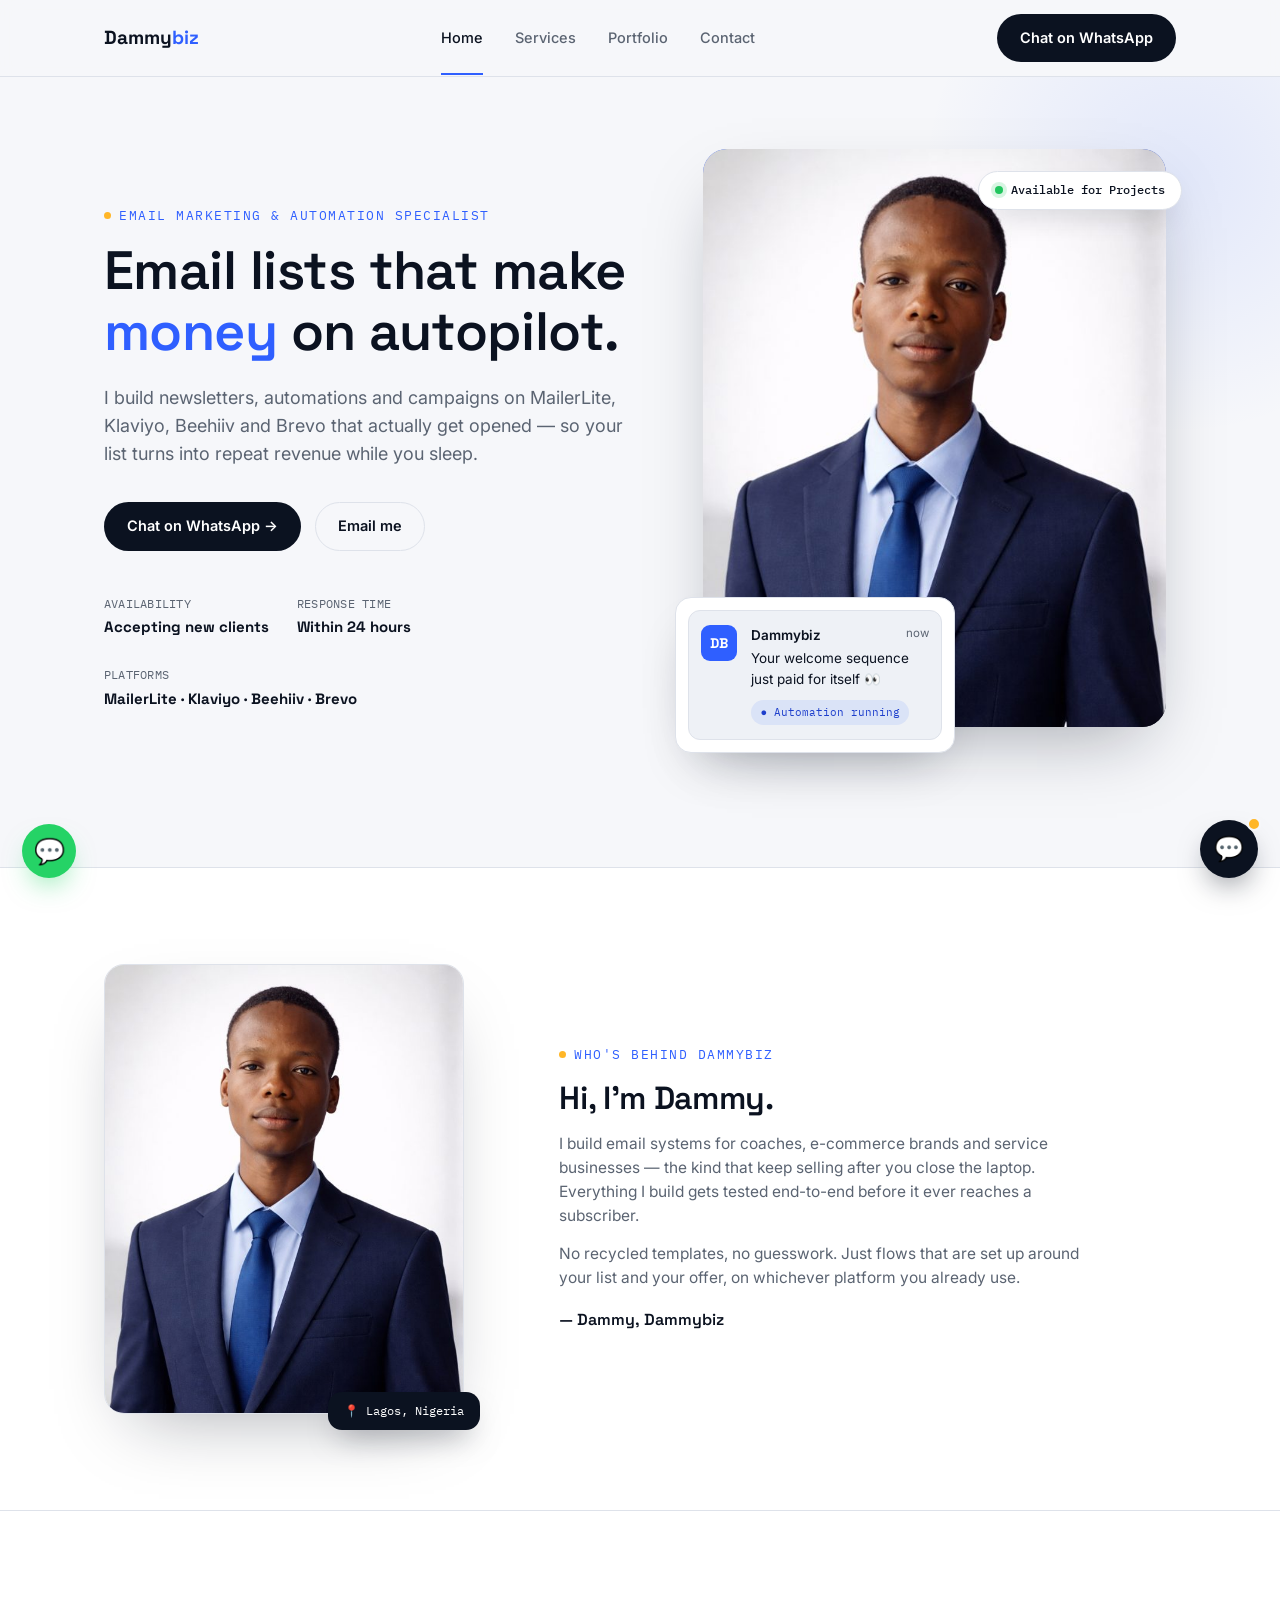
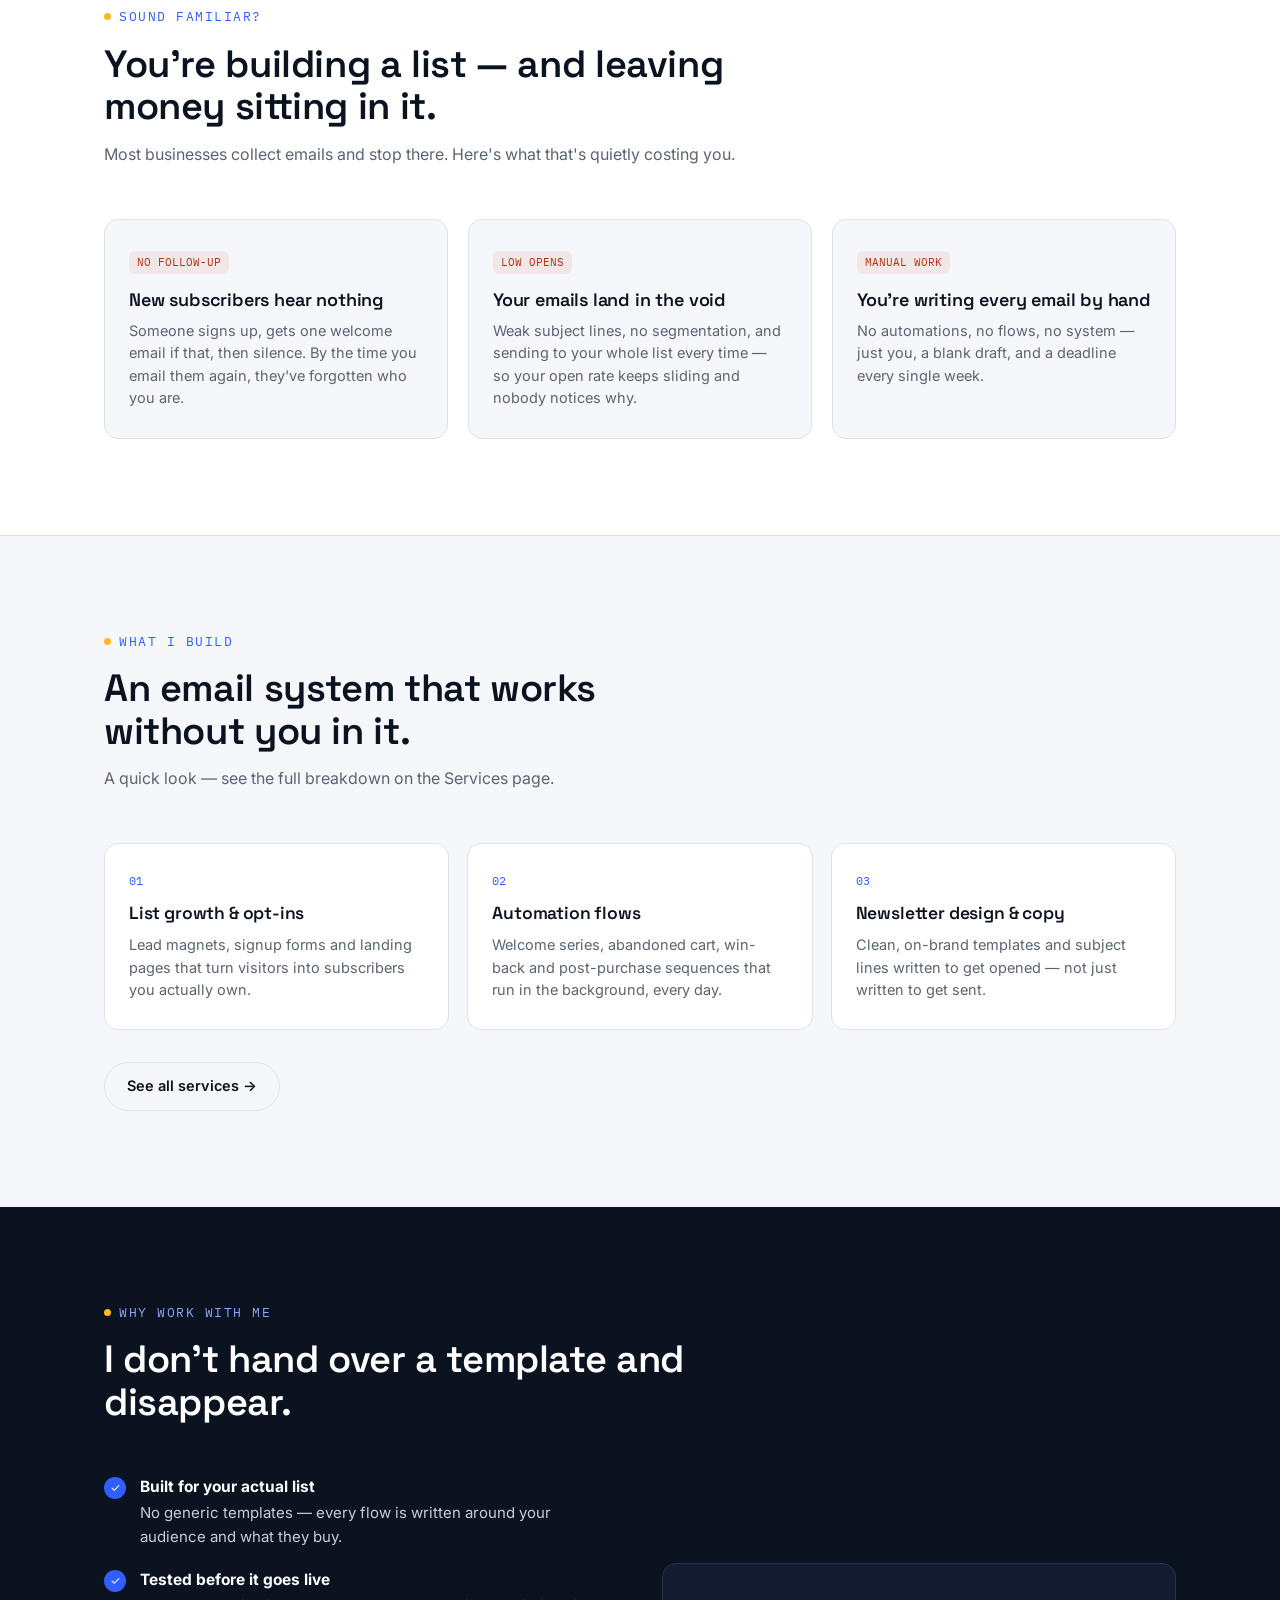
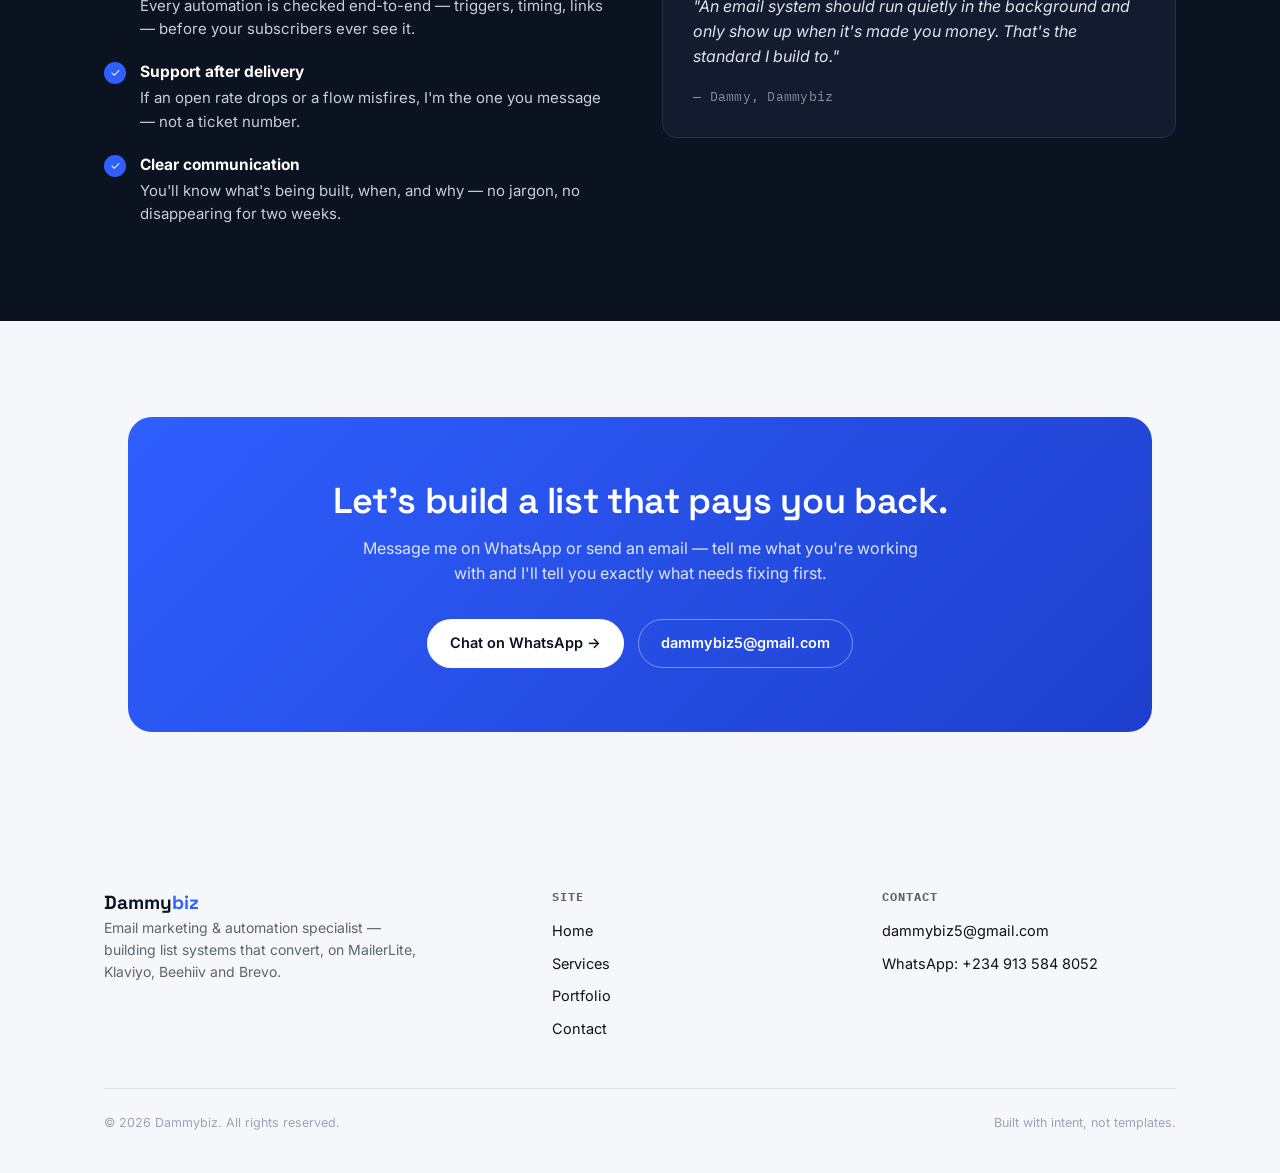
==== index.html @ 2a88c2bf "Rename index (4).html to index.html" ====
<!DOCTYPE html>
<html lang="en">
<head>
<meta charset="UTF-8">
<meta name="viewport" content="width=device-width, initial-scale=1.0">
<title>Dammybiz — Email Marketing & Automation Specialist</title>
<meta name="description" content="Dammybiz builds email systems on MailerLite, Klaviyo, Beehiiv and Brevo that turn subscribers into repeat buyers.">
<link rel="preconnect" href="https://fonts.googleapis.com">
<link rel="preconnect" href="https://fonts.gstatic.com" crossorigin>
<link href="https://fonts.googleapis.com/css2?family=Space+Grotesk:wght@400;500;600;700&family=Inter:wght@400;500;600;700&family=IBM+Plex+Mono:wght@400;500&display=swap" rel="stylesheet">
<link rel="stylesheet" href="styles.css">
</head>
<body>

<header>
  <nav class="wrap">
    <a href="index.html" class="logo">Dammy<span>biz</span></a>
    <div class="nav-links">
      <a href="index.html" class="active">Home</a>
      <a href="services.html">Services</a>
      <a href="portfolio.html">Portfolio</a>
      <a href="contact.html">Contact</a>
    </div>
    <a href="https://wa.me/2349135848052" class="btn btn-primary nav-cta">Chat on WhatsApp</a>
  </nav>
</header>

<section class="hero">
  <div class="wrap hero-grid">
    <div>
      <div class="eyebrow">Email Marketing &amp; Automation Specialist</div>
      <h1>Email lists that make <em>money</em> on autopilot.</h1>
      <p class="lead">I build newsletters, automations and campaigns on MailerLite, Klaviyo, Beehiiv and Brevo that actually get opened — so your list turns into repeat revenue while you sleep.</p>
      <div class="hero-ctas">
        <a href="https://wa.me/2349135848052" class="btn btn-primary">Chat on WhatsApp →</a>
        <a href="mailto:dammybiz5@gmail.com" class="btn btn-ghost">Email me</a>
      </div>
      <div class="trust-row">
        <div class="trust-item"><span class="mono">Availability</span><strong>Accepting new clients</strong></div>
        <div class="trust-item"><span class="mono">Response time</span><strong>Within 24 hours</strong></div>
        <div class="trust-item"><span class="mono">Platforms</span><strong>MailerLite · Klaviyo · Beehiiv · Brevo</strong></div>
      </div>
    </div>

    <div class="hero-visual">
      <div class="photo-frame">
        <img src="dammy.jpg" alt="Dammy, email marketing and automation specialist">
      </div>
      <div class="float-badge top">
        <span class="dot-live"></span> Available for Projects
      </div>
      <div class="float-card mini-inbox">
        <div class="mail-row active">
          <div class="mail-avatar">DB</div>
          <div class="mail-body">
            <div class="mail-top"><span class="mail-sender">Dammybiz</span><span class="mail-time">now</span></div>
            <div class="mail-subject">Your welcome sequence just paid for itself 👀</div>
            <span class="pill">● Automation running</span>
          </div>
        </div>
      </div>
    </div>
  </div>
</section>

<section class="about" id="about">
  <div class="wrap about-grid">
    <div class="about-photo">
      <img src="dammy.jpg" alt="Dammy, founder of Dammybiz">
      <div class="badge">📍 Lagos, Nigeria</div>
    </div>
    <div class="about-copy">
      <div class="eyebrow">Who's behind Dammybiz</div>
      <h2>Hi, I'm Dammy.</h2>
      <p>I build email systems for coaches, e-commerce brands and service businesses — the kind that keep selling after you close the laptop. Everything I build gets tested end-to-end before it ever reaches a subscriber.</p>
      <p>No recycled templates, no guesswork. Just flows that are set up around your list and your offer, on whichever platform you already use.</p>
      <div class="sign">— Dammy, Dammybiz</div>
    </div>
  </div>
</section>

<section class="problem" id="problem">
  <div class="wrap">
    <div class="section-head">
      <div class="eyebrow">Sound familiar?</div>
      <h2>You're building a list — and leaving money sitting in it.</h2>
      <p>Most businesses collect emails and stop there. Here's what that's quietly costing you.</p>
    </div>
    <div class="problem-grid">
      <div class="problem-card">
        <span class="tag">NO FOLLOW-UP</span>
        <h3>New subscribers hear nothing</h3>
        <p>Someone signs up, gets one welcome email if that, then silence. By the time you email them again, they've forgotten who you are.</p>
      </div>
      <div class="problem-card">
        <span class="tag">LOW OPENS</span>
        <h3>Your emails land in the void</h3>
        <p>Weak subject lines, no segmentation, and sending to your whole list every time — so your open rate keeps sliding and nobody notices why.</p>
      </div>
      <div class="problem-card">
        <span class="tag">MANUAL WORK</span>
        <h3>You're writing every email by hand</h3>
        <p>No automations, no flows, no system — just you, a blank draft, and a deadline every single week.</p>
      </div>
    </div>
  </div>
</section>

<section id="services-teaser">
  <div class="wrap">
    <div class="section-head">
      <div class="eyebrow">What I build</div>
      <h2>An email system that works without you in it.</h2>
      <p>A quick look — see the full breakdown on the Services page.</p>
    </div>
    <div class="service-grid">
      <div class="service-card">
        <div class="service-num">01</div>
        <h3>List growth &amp; opt-ins</h3>
        <p>Lead magnets, signup forms and landing pages that turn visitors into subscribers you actually own.</p>
      </div>
      <div class="service-card">
        <div class="service-num">02</div>
        <h3>Automation flows</h3>
        <p>Welcome series, abandoned cart, win-back and post-purchase sequences that run in the background, every day.</p>
      </div>
      <div class="service-card">
        <div class="service-num">03</div>
        <h3>Newsletter design &amp; copy</h3>
        <p>Clean, on-brand templates and subject lines written to get opened — not just written to get sent.</p>
      </div>
    </div>
    <div style="margin-top:32px;">
      <a href="services.html" class="btn btn-ghost">See all services →</a>
    </div>
  </div>
</section>

<section class="why" id="why">
  <div class="wrap">
    <div class="section-head">
      <div class="eyebrow" style="color:#8FA6FF;">Why work with me</div>
      <h2>I don't hand over a template and disappear.</h2>
    </div>
    <div class="why-grid">
      <div class="why-list">
        <div class="why-item">
          <div class="check">✓</div>
          <div><strong>Built for your actual list</strong><p>No generic templates — every flow is written around your audience and what they buy.</p></div>
        </div>
        <div class="why-item">
          <div class="check">✓</div>
          <div><strong>Tested before it goes live</strong><p>Every automation is checked end-to-end — triggers, timing, links — before your subscribers ever see it.</p></div>
        </div>
        <div class="why-item">
          <div class="check">✓</div>
          <div><strong>Support after delivery</strong><p>If an open rate drops or a flow misfires, I'm the one you message — not a ticket number.</p></div>
        </div>
        <div class="why-item">
          <div class="check">✓</div>
          <div><strong>Clear communication</strong><p>You'll know what's being built, when, and why — no jargon, no disappearing for two weeks.</p></div>
        </div>
      </div>
      <div class="why-quote">
        <p>"An email system should run quietly in the background and only show up when it's made you money. That's the standard I build to."</p>
        <div class="who mono">— Dammy, Dammybiz</div>
      </div>
    </div>
  </div>
</section>

<section id="contact-teaser">
  <div class="wrap">
    <div class="booking">
      <div class="booking-inner">
        <h2>Let's build a list that pays you back.</h2>
        <p>Message me on WhatsApp or send an email — tell me what you're working with and I'll tell you exactly what needs fixing first.</p>
        <div class="booking-ctas">
          <a href="https://wa.me/2349135848052" class="btn btn-primary">Chat on WhatsApp →</a>
          <a href="mailto:dammybiz5@gmail.com" class="btn btn-ghost">dammybiz5@gmail.com</a>
        </div>
      </div>
    </div>
  </div>
</section>

<footer>
  <div class="wrap">
    <div class="footer-grid">
      <div>
        <a href="index.html" class="logo">Dammy<span>biz</span></a>
        <p>Email marketing &amp; automation specialist — building list systems that convert, on MailerLite, Klaviyo, Beehiiv and Brevo.</p>
      </div>
      <div>
        <h4>Site</h4>
        <ul>
          <li><a href="index.html">Home</a></li>
          <li><a href="services.html">Services</a></li>
          <li><a href="portfolio.html">Portfolio</a></li>
          <li><a href="contact.html">Contact</a></li>
        </ul>
      </div>
      <div>
        <h4>Contact</h4>
        <ul>
          <li><a href="mailto:dammybiz5@gmail.com">dammybiz5@gmail.com</a></li>
          <li><a href="https://wa.me/2349135848052">WhatsApp: +234 913 584 8052</a></li>
        </ul>
      </div>
    </div>
    <div class="footer-bottom">
      <span>© 2026 Dammybiz. All rights reserved.</span>
      <span>Built with intent, not templates.</span>
    </div>
  </div>
</footer>

<a href="https://wa.me/2349135848052" class="wa-float" aria-label="Chat on WhatsApp">💬</a>

<button class="chat-toggle" id="chatToggle" aria-label="Open chat">
  💬<span class="badge-ping"></span>
</button>

<div class="chat-panel" id="chatPanel">
  <div class="chat-head">
    <div class="av"><img src="dammy.jpg" alt="Dammy"></div>
    <div class="info">
      <strong>Dammybiz</strong>
      <span>Usually replies within a few hours</span>
    </div>
    <button class="chat-close" id="chatClose" aria-label="Close chat">✕</button>
  </div>
  <div class="chat-body" id="chatBody">
    <div class="msg bot">Hey 👋 I'm Dammy's assistant. Ask me about email marketing services, platforms, pricing or timelines — or hit WhatsApp for a real-time chat with Dammy himself.</div>
  </div>
  <div class="chat-input-row">
    <input type="text" id="chatInput" placeholder="Type a message..." autocomplete="off">
    <button class="chat-send" id="chatSend" aria-label="Send message">➤</button>
  </div>
</div>

<script src="script.js"></script>
</body>
</html>
---- styles.css ----
:root{
    --ink:#0B1220;
    --paper:#F6F7FA;
    --paper-2:#EEF1F6;
    --indigo:#2F5FFF;
    --indigo-dark:#1E3FCC;
    --amber:#FFB627;
    --slate:#5B6472;
    --line:#DEE2EA;
    --white:#FFFFFF;
    --radius:14px;
  }
  *{box-sizing:border-box;margin:0;padding:0;}
  html{scroll-behavior:smooth;}
  body{
    background:var(--paper);
    color:var(--ink);
    font-family:'Inter',sans-serif;
    line-height:1.55;
    -webkit-font-smoothing:antialiased;
  }
  h1,h2,h3{
    font-family:'Space Grotesk',sans-serif;
    font-weight:600;
    letter-spacing:-0.01em;
    line-height:1.12;
  }
  .mono{
    font-family:'IBM Plex Mono',monospace;
    letter-spacing:0.02em;
  }
  a{color:inherit;text-decoration:none;}
  img{max-width:100%;display:block;}
  .wrap{max-width:1120px;margin:0 auto;padding:0 24px;}
  .eyebrow{
    font-family:'IBM Plex Mono',monospace;
    font-size:12.5px;
    text-transform:uppercase;
    letter-spacing:0.12em;
    color:var(--indigo);
    display:flex;
    align-items:center;
    gap:8px;
    margin-bottom:16px;
  }
  .eyebrow::before{content:"";width:7px;height:7px;border-radius:50%;background:var(--amber);flex:none;}

  /* NAV */
  header{
    position:sticky;top:0;z-index:50;
    background:rgba(246,247,250,0.86);
    backdrop-filter:blur(10px);
    border-bottom:1px solid var(--line);
  }
  nav.wrap{
    display:flex;align-items:center;justify-content:space-between;
    height:76px;
  }
  .logo{
    font-family:'Space Grotesk',sans-serif;
    font-weight:700;font-size:19px;
  }
  .logo span{color:var(--indigo);}
  .nav-links{display:flex;gap:32px;font-size:14.5px;font-weight:500;color:var(--slate);}
  .nav-links a:hover{color:var(--ink);}
  .btn{
    display:inline-flex;align-items:center;gap:8px;
    padding:12px 22px;
    border-radius:999px;
    font-weight:600;font-size:14.5px;
    cursor:pointer;border:1px solid transparent;
    transition:transform .15s ease, box-shadow .15s ease, background .15s ease;
    white-space:nowrap;
  }
  .btn-primary{background:var(--ink);color:var(--white);}
  .btn-primary:hover{background:var(--indigo-dark);transform:translateY(-1px);}
  .btn-ghost{background:transparent;color:var(--ink);border-color:var(--line);}
  .btn-ghost:hover{border-color:var(--ink);}
  .nav-cta{display:none;}
  @media(min-width:860px){.nav-cta{display:inline-flex;}}
  .nav-links{display:none;}
  @media(min-width:860px){.nav-links{display:flex;}}

  /* HERO */
  .hero{padding:72px 0 100px;position:relative;overflow:hidden;}
  .hero::before{
    content:"";position:absolute;top:-160px;right:-160px;width:520px;height:520px;
    background:radial-gradient(circle, rgba(47,95,255,0.10), transparent 70%);
    pointer-events:none;
  }
  .hero-grid{display:grid;grid-template-columns:1fr;gap:56px;align-items:center;}
  @media(min-width:940px){.hero-grid{grid-template-columns:1.05fr 0.95fr;}}
  .hero h1{font-size:clamp(34px,5vw,54px);margin-bottom:22px;}
  .hero h1 em{
    font-style:normal;color:var(--indigo);
    position:relative;
  }
  .hero p.lead{font-size:18px;color:var(--slate);max-width:520px;margin-bottom:34px;}
  .hero-ctas{display:flex;flex-wrap:wrap;gap:14px;margin-bottom:44px;}
  .trust-row{display:flex;flex-wrap:wrap;gap:28px;}
  .trust-item{display:flex;flex-direction:column;gap:2px;}
  .trust-item .mono{font-size:12px;color:var(--slate);text-transform:uppercase;}
  .trust-item strong{font-family:'Space Grotesk',sans-serif;font-size:15px;}

  /* hero visual: inbox mockup */
  .inbox-card{
    background:var(--white);
    border:1px solid var(--line);
    border-radius:20px;
    padding:22px;
    box-shadow:0 24px 60px -20px rgba(11,18,32,0.18);
    position:relative;
  }
  .inbox-head{display:flex;align-items:center;justify-content:space-between;margin-bottom:16px;}
  .inbox-head .dots{display:flex;gap:6px;}
  .inbox-head .dots span{width:9px;height:9px;border-radius:50%;background:var(--line);}
  .inbox-head .mono{font-size:12px;color:var(--slate);}
  .mail-row{
    display:flex;gap:14px;align-items:flex-start;
    padding:14px 12px;border-radius:12px;
    border:1px solid transparent;
  }
  .mail-row + .mail-row{border-top:1px solid var(--paper-2);}
  .mail-row.active{background:var(--paper-2);border-color:var(--line);}
  .mail-avatar{
    width:36px;height:36px;border-radius:9px;flex:none;
    background:var(--indigo);color:#fff;
    display:flex;align-items:center;justify-content:center;
    font-family:'Space Grotesk',sans-serif;font-weight:700;font-size:14px;
  }
  .mail-body{flex:1;min-width:0;}
  .mail-top{display:flex;justify-content:space-between;gap:8px;}
  .mail-sender{font-weight:600;font-size:13.5px;}
  .mail-time{font-size:11.5px;color:var(--slate);flex:none;}
  .mail-subject{font-size:13.5px;margin-top:2px;color:var(--ink);}
  .mail-preview{font-size:12.5px;color:var(--slate);margin-top:2px;white-space:nowrap;overflow:hidden;text-overflow:ellipsis;}
  .pill{
    display:inline-flex;align-items:center;gap:6px;
    font-family:'IBM Plex Mono',monospace;font-size:11px;
    padding:4px 9px;border-radius:999px;margin-top:10px;
    background:rgba(47,95,255,0.10);color:var(--indigo-dark);
  }
  .pill.gold{background:rgba(255,182,39,0.18);color:#8A5B00;}
  .headshot-tag{
    position:absolute;bottom:-18px;left:24px;
    display:flex;align-items:center;gap:10px;
    background:var(--ink);color:#fff;padding:8px 14px 8px 8px;
    border-radius:999px;box-shadow:0 14px 30px -12px rgba(11,18,32,0.5);
  }
  .headshot-tag img{width:34px;height:34px;border-radius:50%;object-fit:cover;object-position:top;}
  .headshot-tag .txt{font-size:12.5px;line-height:1.2;}
  .headshot-tag .txt strong{display:block;font-size:13px;}

  /* HERO PHOTO */
  .hero-visual{position:relative;padding:0 10px 40px;}
  .photo-frame{
    border-radius:24px;overflow:hidden;
    aspect-ratio:4/5;
    background:linear-gradient(160deg, var(--indigo) 0%, var(--ink) 100%);
    box-shadow:0 30px 70px -24px rgba(11,18,32,0.35);
  }
  .photo-frame img{width:100%;height:100%;object-fit:cover;object-position:top center;}
  .float-badge{
    position:absolute;top:22px;right:-6px;
    background:#fff;border:1px solid var(--line);
    padding:9px 16px;border-radius:999px;
    font-family:'IBM Plex Mono',monospace;font-size:12px;font-weight:500;
    display:flex;align-items:center;gap:8px;
    box-shadow:0 14px 30px -14px rgba(11,18,32,0.3);
  }
  .dot-live{width:8px;height:8px;border-radius:50%;background:#22C55E;flex:none;box-shadow:0 0 0 4px rgba(34,197,94,0.18);}
  .float-card.mini-inbox{
    position:absolute;left:-18px;bottom:14px;width:min(280px,72%);
    background:#fff;border:1px solid var(--line);border-radius:16px;
    padding:12px;box-shadow:0 24px 50px -20px rgba(11,18,32,0.28);
  }
  @media(max-width:520px){
    .float-card.mini-inbox{left:8px;right:8px;width:auto;}
    .float-badge{right:8px;}
  }

  section{padding:96px 0;}
  .section-head{max-width:640px;margin-bottom:52px;}
  .section-head h2{font-size:clamp(26px,3.4vw,38px);}
  .section-head p{color:var(--slate);font-size:16px;margin-top:14px;}

  /* ABOUT / PHOTO */
  .about{background:var(--white);border-top:1px solid var(--line);}
  .about-grid{display:grid;grid-template-columns:1fr;gap:44px;align-items:center;}
  @media(min-width:900px){.about-grid{grid-template-columns:0.8fr 1.2fr;}}
  .about-photo{position:relative;max-width:360px;}
  .about-photo img{
    width:100%;aspect-ratio:4/5;object-fit:cover;object-position:top;
    border-radius:20px;border:1px solid var(--line);
    box-shadow:0 30px 70px -30px rgba(11,18,32,0.35);
  }
  .about-photo .badge{
    position:absolute;bottom:-16px;right:-16px;
    background:var(--ink);color:#fff;padding:10px 16px;border-radius:14px;
    font-family:'IBM Plex Mono',monospace;font-size:12px;
    box-shadow:0 14px 30px -12px rgba(11,18,32,0.5);
  }
  .about-copy h2{font-size:clamp(24px,3.2vw,32px);margin-bottom:16px;}
  .about-copy p{color:var(--slate);font-size:15.5px;margin-bottom:14px;max-width:520px;}
  .about-copy .sign{font-family:'Space Grotesk',sans-serif;font-weight:600;margin-top:18px;}

  .nav-links a.active{color:var(--ink);position:relative;}
  .nav-links a.active::after{content:"";position:absolute;left:0;right:0;bottom:-26px;height:2px;background:var(--indigo);}

  /* PORTFOLIO */
  .page-hero{padding:56px 0 20px;}
  .page-hero h1{font-size:clamp(30px,4.4vw,44px);margin-bottom:14px;}
  .page-hero p{color:var(--slate);font-size:16.5px;max-width:600px;}
  .portfolio-grid{display:grid;grid-template-columns:1fr;gap:22px;}
  @media(min-width:720px){.portfolio-grid{grid-template-columns:repeat(2,1fr);}}
  .portfolio-card{
    border:1px solid var(--line);border-radius:var(--radius);overflow:hidden;background:var(--white);
  }
  .portfolio-thumb{
    height:170px;display:flex;align-items:center;justify-content:center;
    background:linear-gradient(135deg,#2F5FFF,#0B1220);color:rgba(255,255,255,0.85);
    font-family:'IBM Plex Mono',monospace;font-size:12px;letter-spacing:0.08em;text-transform:uppercase;
    border-bottom:1px dashed rgba(255,255,255,0.25);
  }
  .portfolio-body{padding:22px 22px 24px;}
  .portfolio-body .tag{
    font-family:'IBM Plex Mono',monospace;font-size:11px;color:var(--indigo-dark);
    background:rgba(47,95,255,0.08);display:inline-block;padding:3px 8px;border-radius:6px;margin-bottom:12px;
  }
  .portfolio-body h3{font-size:17.5px;margin-bottom:8px;}
  .portfolio-body p{color:var(--slate);font-size:14px;}

  /* PROBLEM */
  .problem{background:var(--white);border-top:1px solid var(--line);border-bottom:1px solid var(--line);}
  .problem-grid{display:grid;grid-template-columns:1fr;gap:20px;}
  @media(min-width:760px){.problem-grid{grid-template-columns:repeat(3,1fr);}}
  .problem-card{
    background:var(--paper);border:1px solid var(--line);border-radius:var(--radius);
    padding:28px 24px;
  }
  .problem-card .tag{
    font-family:'IBM Plex Mono',monospace;font-size:11px;color:#B4300F;
    background:rgba(180,48,15,0.08);display:inline-block;padding:3px 8px;border-radius:6px;margin-bottom:16px;
  }
  .problem-card h3{font-size:18px;margin-bottom:10px;}
  .problem-card p{color:var(--slate);font-size:14.5px;}

  /* SERVICES */
  .service-grid{display:grid;grid-template-columns:1fr;gap:18px;}
  @media(min-width:700px){.service-grid{grid-template-columns:repeat(2,1fr);}}
  @media(min-width:1020px){.service-grid{grid-template-columns:repeat(3,1fr);}}
  .service-card{
    background:var(--white);border:1px solid var(--line);border-radius:var(--radius);
    padding:28px 24px;transition:transform .18s ease, box-shadow .18s ease, border-color .18s ease;
  }
  .service-card:hover{transform:translateY(-3px);box-shadow:0 20px 40px -24px rgba(11,18,32,0.25);border-color:#c9cfdb;}
  .service-num{font-family:'IBM Plex Mono',monospace;font-size:12px;color:var(--indigo);margin-bottom:14px;}
  .service-card h3{font-size:17.5px;margin-bottom:10px;}
  .service-card p{color:var(--slate);font-size:14.5px;}
  .platform-strip{
    margin-top:56px;padding-top:36px;border-top:1px solid var(--line);
    display:flex;flex-wrap:wrap;align-items:center;gap:14px 30px;
  }
  .platform-strip .mono{font-size:12px;color:var(--slate);text-transform:uppercase;}
  .platform-strip strong{font-family:'Space Grotesk',sans-serif;font-size:16px;}

  /* WHY */
  .why{background:var(--ink);color:#fff;}
  .why .section-head p{color:#9AA4B8;}
  .why-grid{display:grid;grid-template-columns:1fr;gap:44px;align-items:center;}
  @media(min-width:900px){.why-grid{grid-template-columns:1fr 1fr;}}
  .why-list{display:flex;flex-direction:column;gap:20px;}
  .why-item{display:flex;gap:14px;align-items:flex-start;}
  .why-item .check{
    width:22px;height:22px;border-radius:50%;background:var(--indigo);flex:none;
    display:flex;align-items:center;justify-content:center;font-size:12px;margin-top:2px;
  }
  .why-item p{color:#C7CEDC;font-size:15px;}
  .why-item strong{display:block;color:#fff;font-size:15.5px;margin-bottom:2px;}
  .why-quote{
    background:#131C2E;border:1px solid #263049;border-radius:var(--radius);padding:30px;
  }
  .why-quote p{font-size:16px;color:#DCE1EC;font-style:italic;}
  .why-quote .who{margin-top:18px;font-size:13px;color:#8891A4;font-style:normal;}

  /* TESTIMONIALS PLACEHOLDER */
  .testimonial-grid{display:grid;grid-template-columns:1fr;gap:18px;}
  @media(min-width:760px){.testimonial-grid{grid-template-columns:repeat(3,1fr);}}
  .testimonial-card{
    border:1.5px dashed var(--line);border-radius:var(--radius);
    padding:30px 24px;text-align:center;color:var(--slate);
    display:flex;flex-direction:column;align-items:center;gap:10px;
  }
  .testimonial-card .icon{width:34px;height:34px;border-radius:50%;background:var(--paper-2);display:flex;align-items:center;justify-content:center;font-size:15px;}
  .testimonial-card p{font-size:13.5px;}
  .testimonial-card .mono{font-size:11px;color:#9AA4B8;}

  /* FAQ */
  .faq{background:var(--white);border-top:1px solid var(--line);}
  .faq-list{max-width:760px;}
  .faq-item{border-bottom:1px solid var(--line);}
  .faq-q{
    width:100%;text-align:left;background:none;border:none;cursor:pointer;
    padding:22px 4px;display:flex;justify-content:space-between;align-items:center;gap:16px;
    font-family:'Space Grotesk',sans-serif;font-size:16.5px;font-weight:600;color:var(--ink);
  }
  .faq-q .plus{font-size:20px;color:var(--indigo);transition:transform .2s ease;flex:none;}
  .faq-item.open .plus{transform:rotate(45deg);}
  .faq-a{max-height:0;overflow:hidden;transition:max-height .25s ease;}
  .faq-a p{padding:0 4px 22px;color:var(--slate);font-size:14.5px;max-width:640px;}

  /* BOOKING */
  .booking{
    background:linear-gradient(135deg, var(--indigo) 0%, var(--indigo-dark) 100%);
    color:#fff;border-radius:24px;margin:0 24px;
  }
  .booking-inner{max-width:1120px;margin:0 auto;padding:64px 40px;text-align:center;}
  .booking h2{font-size:clamp(26px,3.6vw,36px);margin-bottom:14px;}
  .booking p{color:#DCE4FF;font-size:16px;max-width:560px;margin:0 auto 34px;}
  .booking .btn-primary{background:#fff;color:var(--ink);}
  .booking .btn-primary:hover{background:var(--amber);color:var(--ink);}
  .booking .btn-ghost{border-color:rgba(255,255,255,0.4);color:#fff;}
  .booking .btn-ghost:hover{border-color:#fff;background:rgba(255,255,255,0.08);}
  .booking-ctas{display:flex;flex-wrap:wrap;gap:14px;justify-content:center;}

  footer{padding:60px 0 40px;}
  .footer-grid{display:grid;grid-template-columns:1fr;gap:36px;}
  @media(min-width:760px){.footer-grid{grid-template-columns:1.4fr 1fr 1fr;}}
  footer .logo{margin-bottom:12px;}
  footer p{color:var(--slate);font-size:14px;max-width:320px;}
  footer h4{font-family:'IBM Plex Mono',monospace;font-size:12px;text-transform:uppercase;letter-spacing:0.08em;color:var(--slate);margin-bottom:14px;}
  footer ul{list-style:none;display:flex;flex-direction:column;gap:10px;font-size:14.5px;}
  footer ul a:hover{color:var(--indigo);}
  .footer-bottom{border-top:1px solid var(--line);margin-top:48px;padding-top:24px;font-size:12.5px;color:#9AA4B8;display:flex;flex-wrap:wrap;justify-content:space-between;gap:10px;}

  .wa-float{
    position:fixed;bottom:22px;left:22px;z-index:60;
    width:54px;height:54px;border-radius:50%;
    background:#25D366;color:#fff;
    display:flex;align-items:center;justify-content:center;
    box-shadow:0 14px 28px -10px rgba(37,211,102,0.6);
    font-size:25px;
  }

  /* CHATBOT */
  .chat-toggle{
    position:fixed;bottom:22px;right:22px;z-index:60;
    width:58px;height:58px;border-radius:50%;
    background:var(--ink);color:#fff;border:none;cursor:pointer;
    display:flex;align-items:center;justify-content:center;font-size:24px;
    box-shadow:0 14px 30px -10px rgba(11,18,32,0.55);
  }
  .chat-toggle .badge-ping{
    position:absolute;top:-3px;right:-3px;width:14px;height:14px;border-radius:50%;
    background:var(--amber);border:2px solid var(--paper);
  }
  .chat-panel{
    position:fixed;bottom:92px;right:22px;z-index:61;
    width:min(360px,90vw);height:min(500px,70vh);
    background:#fff;border-radius:18px;border:1px solid var(--line);
    box-shadow:0 30px 70px -20px rgba(11,18,32,0.4);
    display:none;flex-direction:column;overflow:hidden;
  }
  .chat-panel.open{display:flex;}
  .chat-head{
    background:var(--ink);color:#fff;padding:16px 18px;
    display:flex;align-items:center;gap:10px;flex:none;
  }
  .chat-head .av{width:32px;height:32px;border-radius:9px;overflow:hidden;flex:none;}
  .chat-head .av img{width:100%;height:100%;object-fit:cover;object-position:top;}
  .chat-head .info strong{display:block;font-size:14px;font-family:'Space Grotesk',sans-serif;}
  .chat-head .info span{font-size:11.5px;color:#9AA4B8;display:flex;align-items:center;gap:5px;}
  .chat-head .info span::before{content:"";width:6px;height:6px;border-radius:50%;background:#22C55E;}
  .chat-close{margin-left:auto;background:none;border:none;color:#9AA4B8;font-size:18px;cursor:pointer;}
  .chat-body{flex:1;overflow-y:auto;padding:16px;display:flex;flex-direction:column;gap:12px;background:var(--paper);}
  .msg{max-width:82%;padding:10px 13px;border-radius:14px;font-size:13.5px;line-height:1.45;}
  .msg.bot{background:#fff;border:1px solid var(--line);align-self:flex-start;border-bottom-left-radius:4px;}
  .msg.user{background:var(--indigo);color:#fff;align-self:flex-end;border-bottom-right-radius:4px;}
  .msg.typing{display:flex;gap:4px;align-items:center;padding:12px 14px;}
  .msg.typing span{width:6px;height:6px;border-radius:50%;background:#B4BCCB;animation:blink 1.2s infinite ease-in-out;}
  .msg.typing span:nth-child(2){animation-delay:.2s;}
  .msg.typing span:nth-child(3){animation-delay:.4s;}
  @keyframes blink{0%,80%,100%{opacity:.3;}40%{opacity:1;}}
  .chat-input-row{display:flex;gap:8px;padding:12px;border-top:1px solid var(--line);flex:none;background:#fff;}
  .chat-input-row input{
    flex:1;border:1px solid var(--line);border-radius:999px;padding:10px 16px;
    font-family:'Inter',sans-serif;font-size:13.5px;outline:none;
  }
  .chat-input-row input:focus{border-color:var(--indigo);}
  .chat-send{
    width:38px;height:38px;border-radius:50%;background:var(--indigo);color:#fff;
    border:none;cursor:pointer;flex:none;font-size:15px;
  }
  .chat-send:disabled{opacity:.5;cursor:default;}

  @media(prefers-reduced-motion: reduce){*{transition:none!important;}}
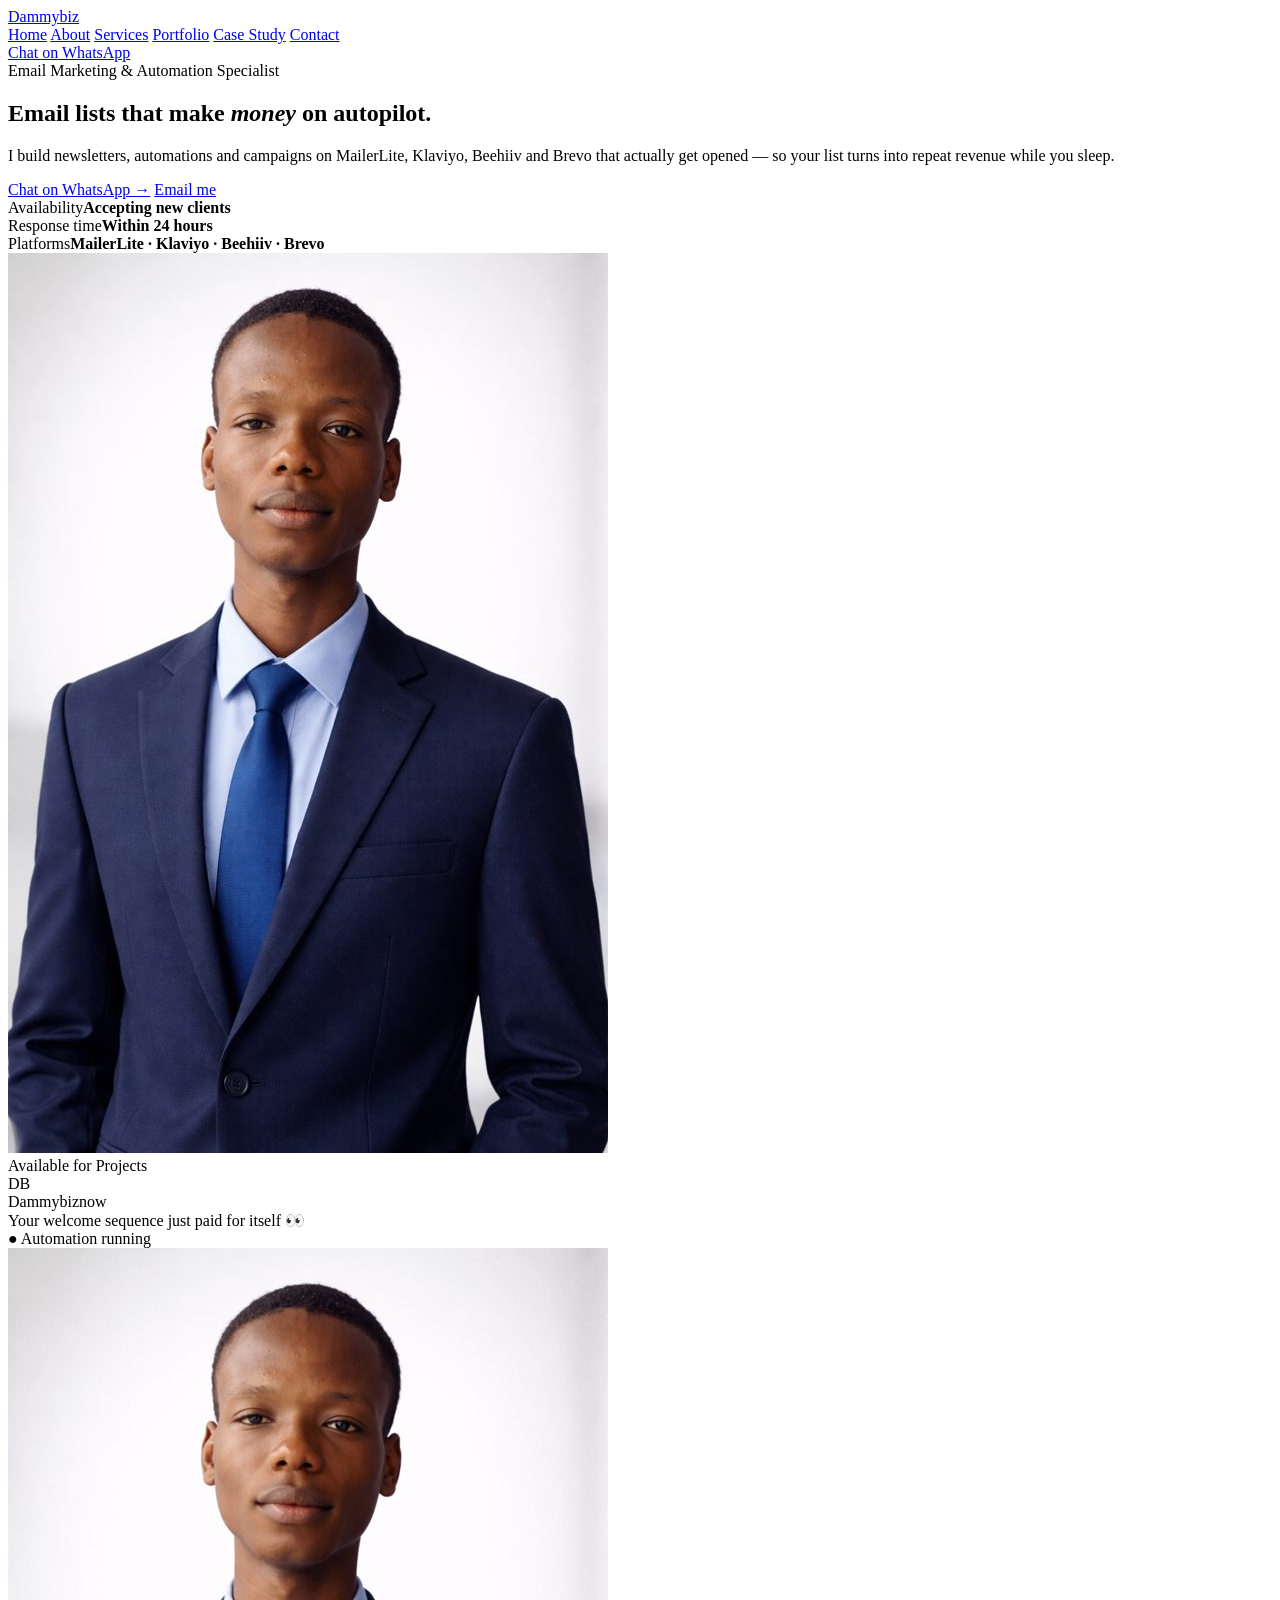
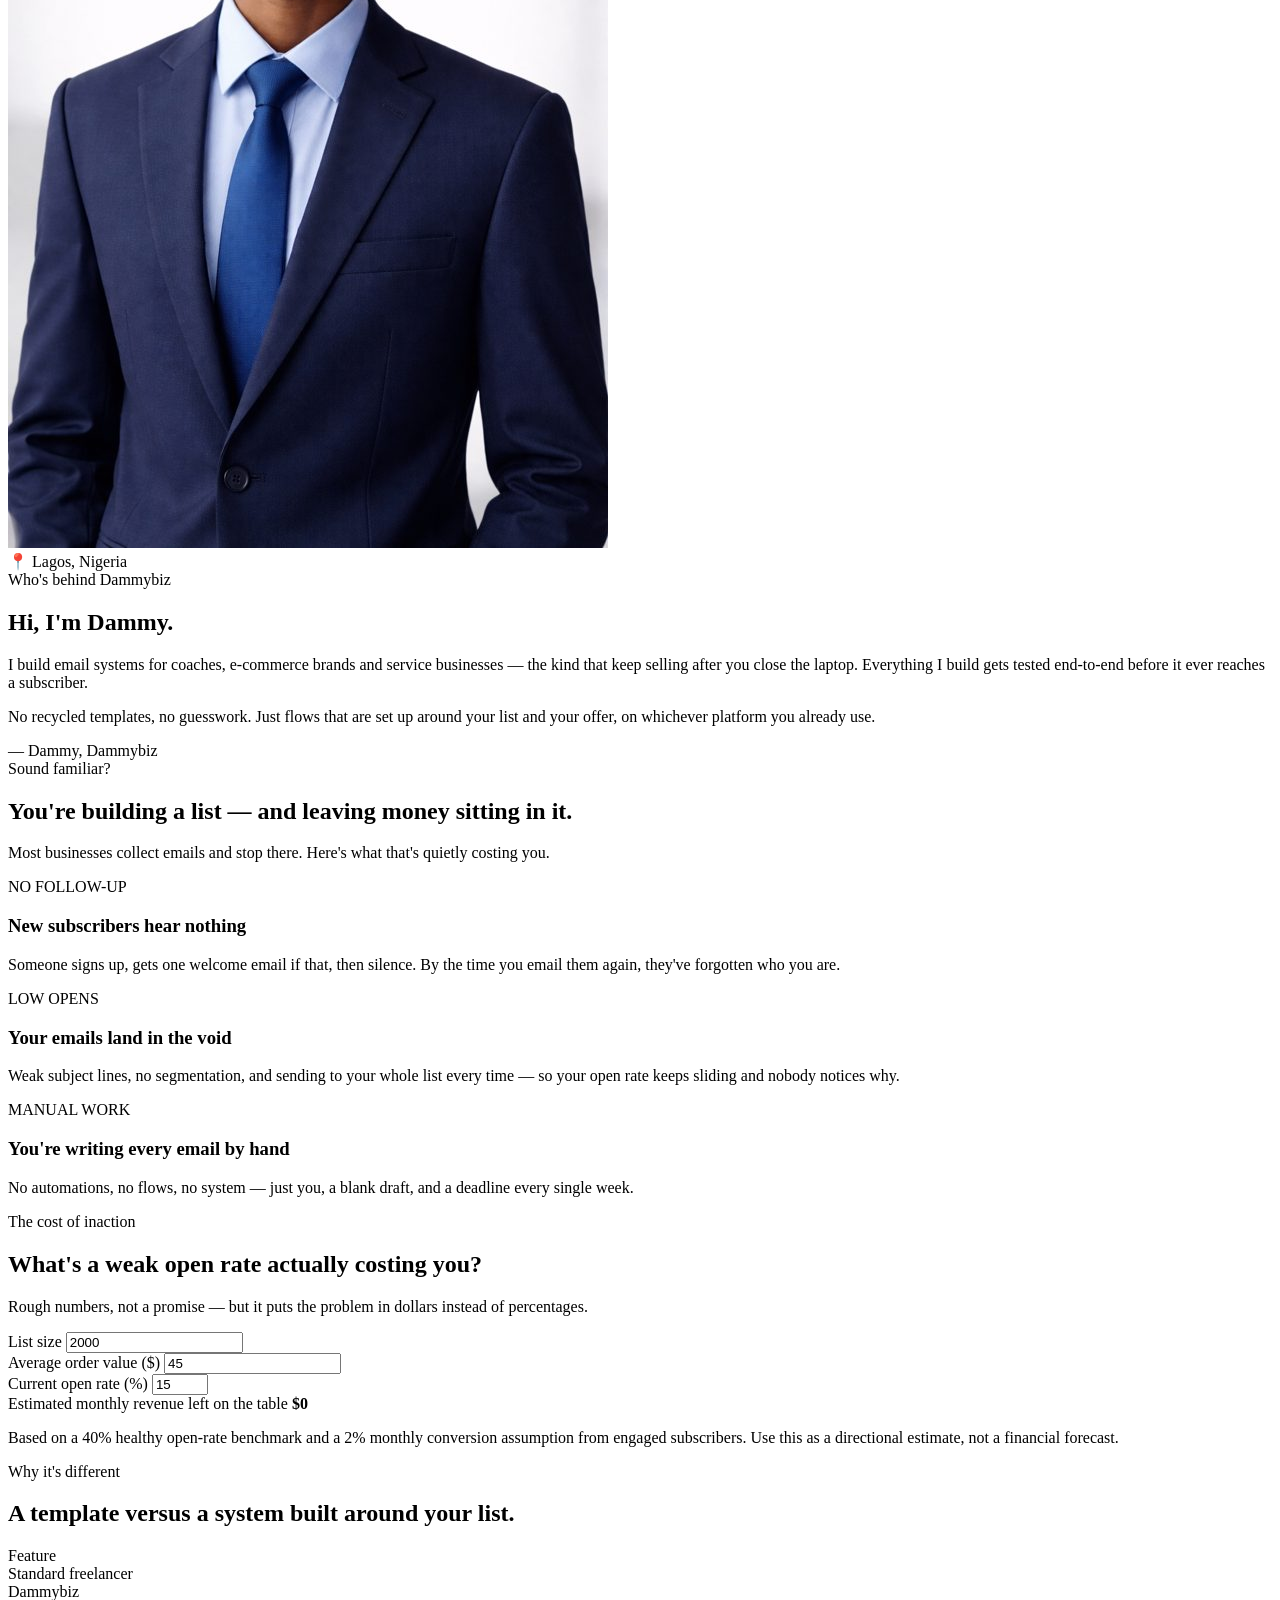
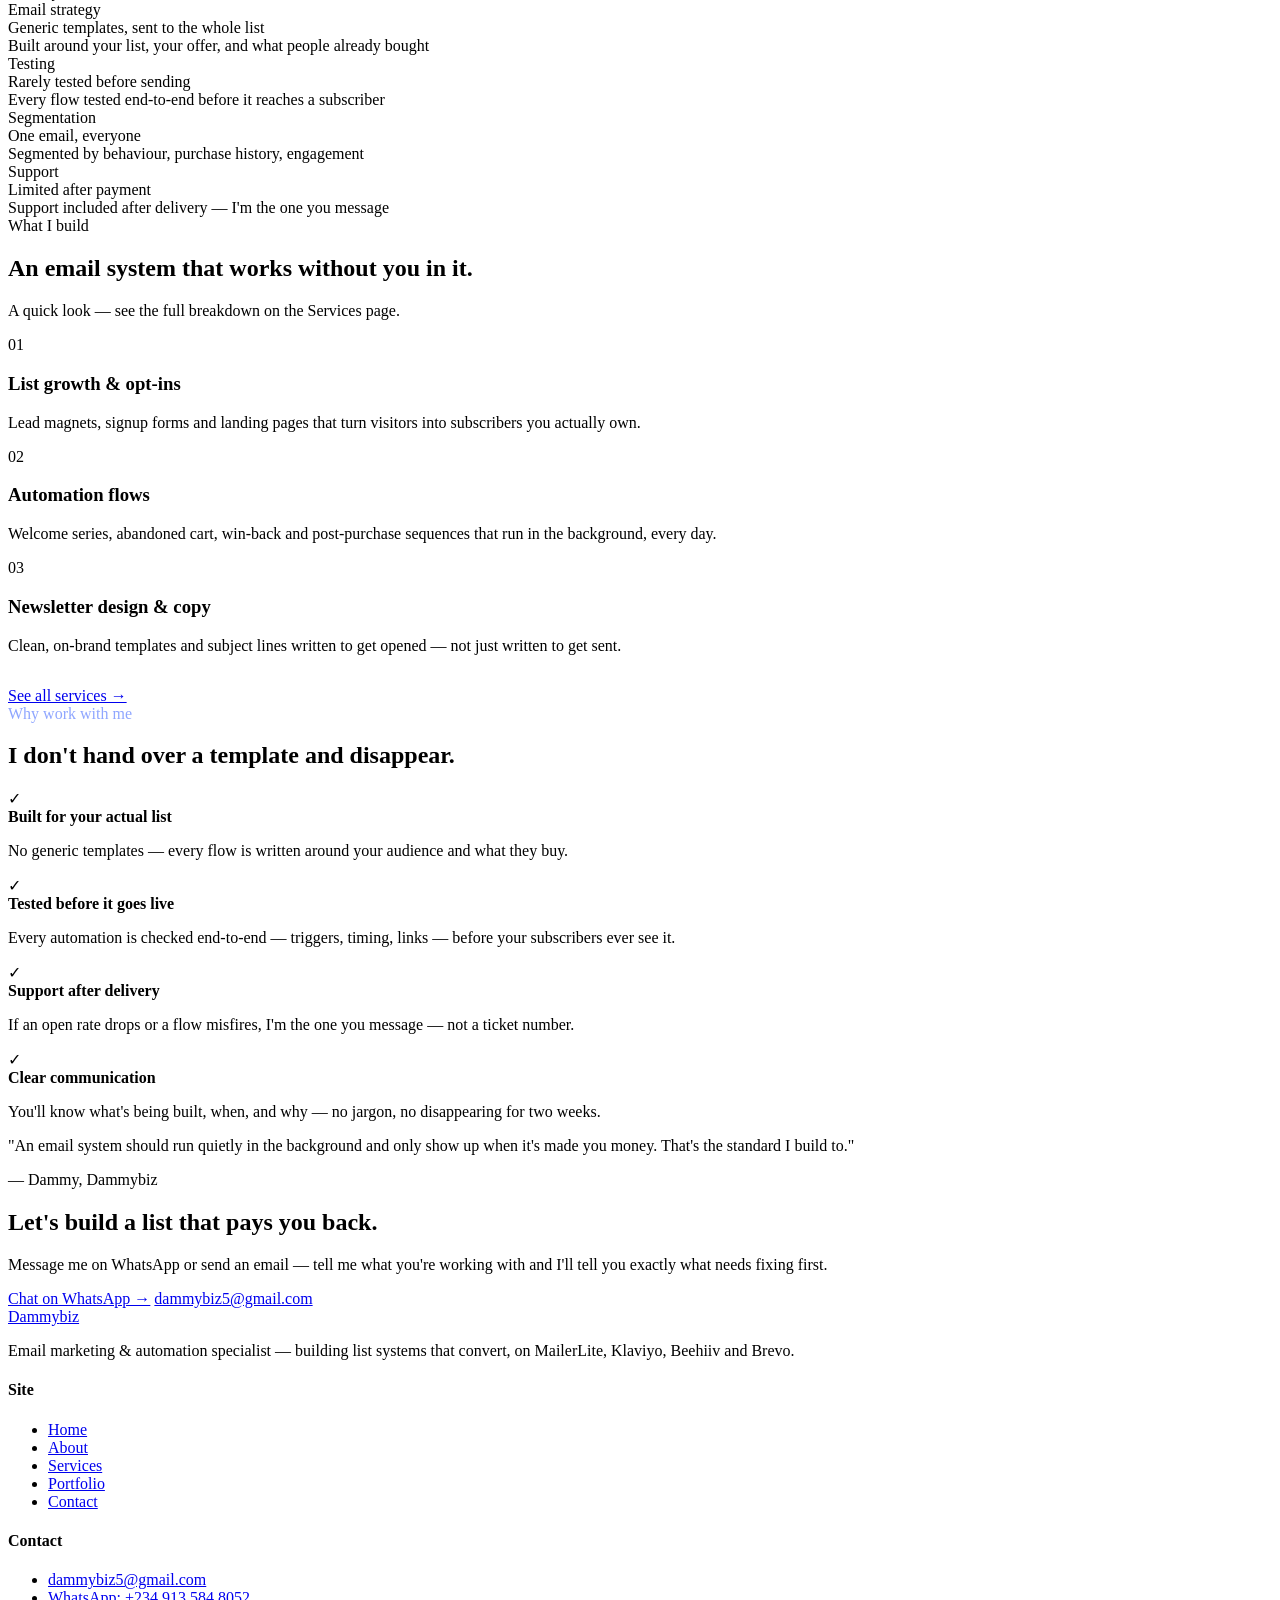
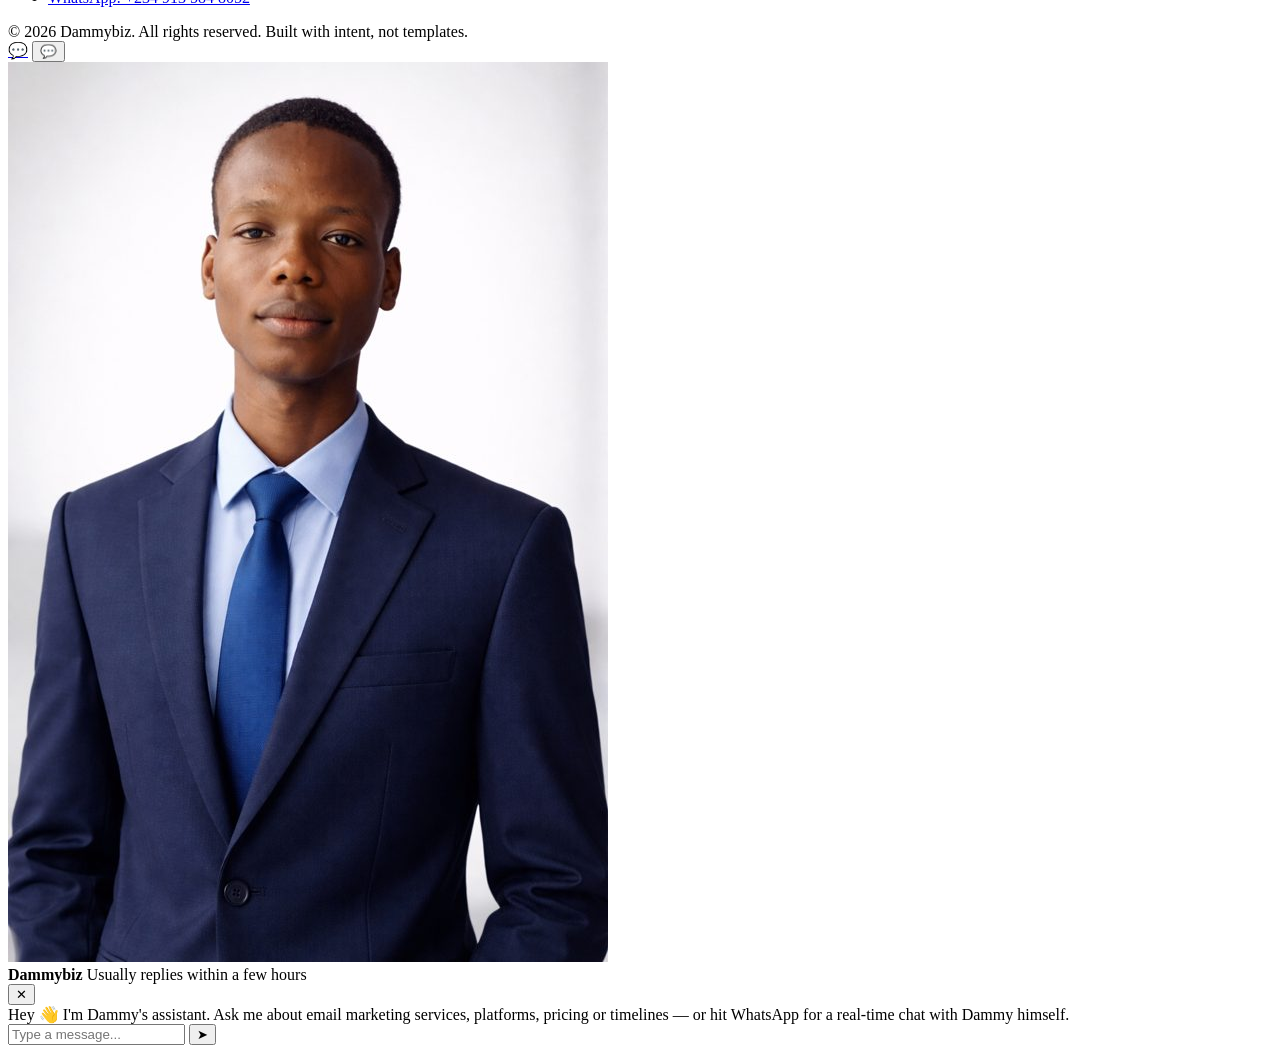
==== commit ed9d85c4: "Add files via upload" ====
--- a/index.html
+++ b/index.html
@@ -17,8 +17,10 @@
     <a href="index.html" class="logo">Dammy<span>biz</span></a>
     <div class="nav-links">
       <a href="index.html" class="active">Home</a>
+      <a href="about.html">About</a>
       <a href="services.html">Services</a>
       <a href="portfolio.html">Portfolio</a>
+      <a href="case-study-summer-campaign.html">Case Study</a>
       <a href="contact.html">Contact</a>
     </div>
     <a href="https://wa.me/2349135848052" class="btn btn-primary nav-cta">Chat on WhatsApp</a>
@@ -106,6 +108,73 @@
   </div>
 </section>
 
+<section id="calculator">
+  <div class="wrap">
+    <div class="section-head">
+      <div class="eyebrow">The cost of inaction</div>
+      <h2>What's a weak open rate actually costing you?</h2>
+      <p>Rough numbers, not a promise — but it puts the problem in dollars instead of percentages.</p>
+    </div>
+    <div class="calc-card">
+      <div class="calc-inputs">
+        <div class="calc-field">
+          <label for="calcList">List size</label>
+          <input type="number" id="calcList" value="2000" min="0">
+        </div>
+        <div class="calc-field">
+          <label for="calcAOV">Average order value ($)</label>
+          <input type="number" id="calcAOV" value="45" min="0">
+        </div>
+        <div class="calc-field">
+          <label for="calcOpen">Current open rate (%)</label>
+          <input type="number" id="calcOpen" value="15" min="0" max="100">
+        </div>
+      </div>
+      <div class="calc-result">
+        <span class="mono">Estimated monthly revenue left on the table</span>
+        <strong id="calcOutput">$0</strong>
+        <p id="calcNote">Based on a 40% healthy open-rate benchmark and a 2% monthly conversion assumption from engaged subscribers. Use this as a directional estimate, not a financial forecast.</p>
+      </div>
+    </div>
+  </div>
+</section>
+
+<section id="comparison">
+  <div class="wrap">
+    <div class="section-head">
+      <div class="eyebrow">Why it's different</div>
+      <h2>A template versus a system built around your list.</h2>
+    </div>
+    <div class="compare-table">
+      <div class="compare-row compare-head">
+        <div>Feature</div>
+        <div>Standard freelancer</div>
+        <div>Dammybiz</div>
+      </div>
+      <div class="compare-row">
+        <div>Email strategy</div>
+        <div>Generic templates, sent to the whole list</div>
+        <div>Built around your list, your offer, and what people already bought</div>
+      </div>
+      <div class="compare-row">
+        <div>Testing</div>
+        <div>Rarely tested before sending</div>
+        <div>Every flow tested end-to-end before it reaches a subscriber</div>
+      </div>
+      <div class="compare-row">
+        <div>Segmentation</div>
+        <div>One email, everyone</div>
+        <div>Segmented by behaviour, purchase history, engagement</div>
+      </div>
+      <div class="compare-row">
+        <div>Support</div>
+        <div>Limited after payment</div>
+        <div>Support included after delivery — I'm the one you message</div>
+      </div>
+    </div>
+  </div>
+</section>
+
 <section id="services-teaser">
   <div class="wrap">
     <div class="section-head">
@@ -195,6 +264,7 @@
         <h4>Site</h4>
         <ul>
           <li><a href="index.html">Home</a></li>
+          <li><a href="about.html">About</a></li>
           <li><a href="services.html">Services</a></li>
           <li><a href="portfolio.html">Portfolio</a></li>
           <li><a href="contact.html">Contact</a></li>
